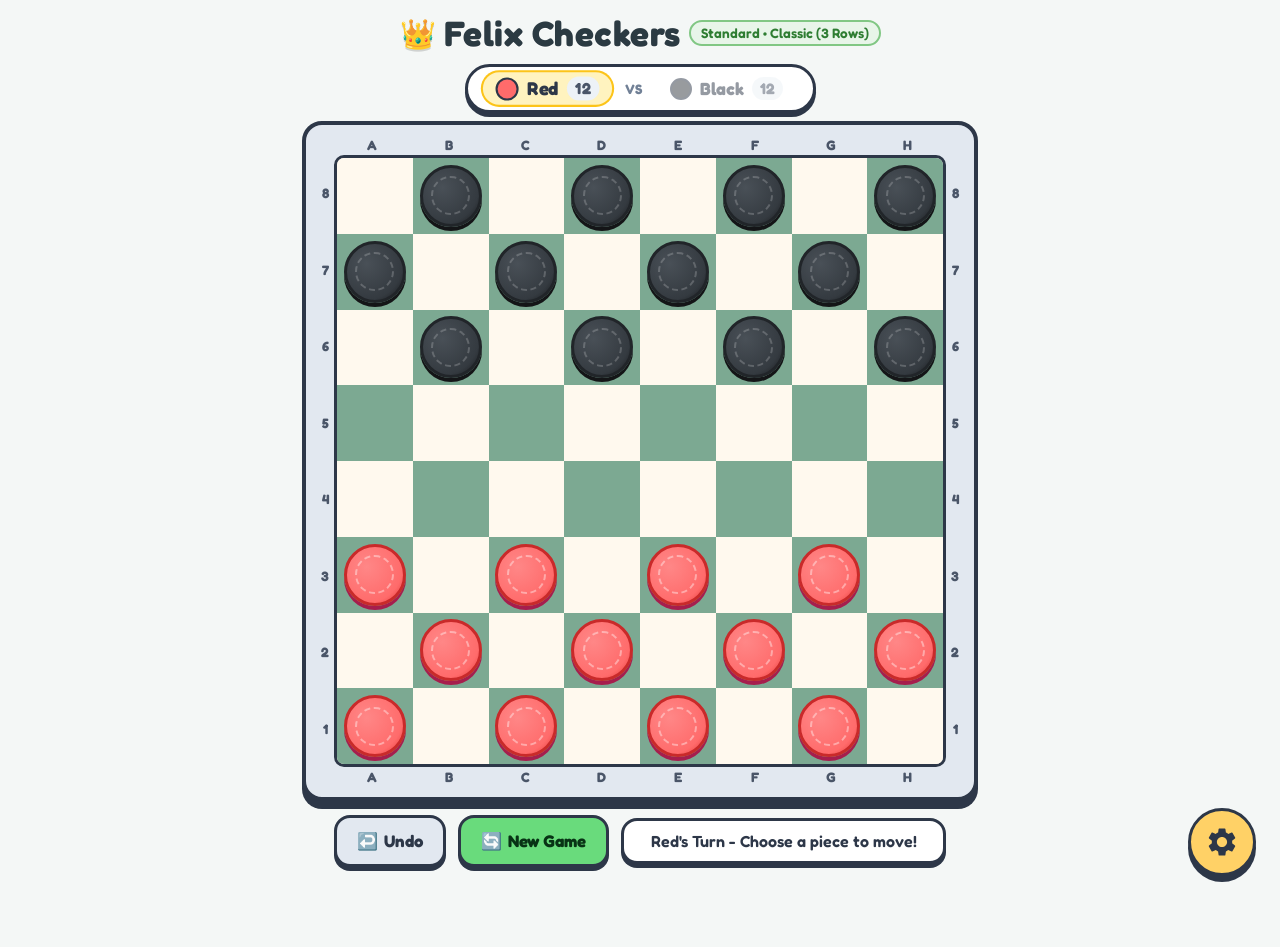
==== index.html @ 45534ae4 "initial commit" ====
<!DOCTYPE html>
<html lang="en">
<head>
  <meta charset="UTF-8">
  <meta name="viewport" content="width=device-width, initial-scale=1.0, maximum-scale=1.0, user-scalable=no">
  <title>Felix Checkers</title>
  <link rel="stylesheet" href="style.css">
  <link rel="preconnect" href="https://fonts.googleapis.com">
  <link rel="preconnect" href="https://fonts.gstatic.com" crossorigin>
  <link href="https://fonts.googleapis.com/css2?family=Fredoka:wght@400;600;700&display=swap" rel="stylesheet">
</head>
<body>
  <div class="app-container">
    <!-- Header with friendly status -->
    <header class="game-header">
      <div class="title-badge">
        <span class="title-icon">👑</span>
        <h1 class="title-text">Felix Checkers</h1>
        <span class="mode-tag" id="modeTag">Classic (3 Rows)</span>
      </div>

      <!-- Turn & Score Pill -->
      <div class="status-pill" id="statusPill">
        <div class="player-indicator" id="redIndicator">
          <div class="mini-piece red-piece"></div>
          <span class="player-name">Red</span>
          <span class="score-count" id="redCount">12</span>
        </div>
        <div class="vs-divider">VS</div>
        <div class="player-indicator" id="blackIndicator">
          <div class="mini-piece black-piece"></div>
          <span class="player-name">Black</span>
          <span class="score-count" id="blackCount">12</span>
        </div>
      </div>
    </header>

    <!-- Main Game Area -->
    <main class="board-wrapper">
      <div class="board-frame">
        <!-- Coordinate Labels Top -->
        <div class="file-labels top-labels">
          <span>A</span><span>B</span><span>C</span><span>D</span><span>E</span><span>F</span><span>G</span><span>H</span>
        </div>

        <div class="board-center-row">
          <!-- Rank Labels Left -->
          <div class="rank-labels left-labels">
            <span>8</span><span>7</span><span>6</span><span>5</span><span>4</span><span>3</span><span>2</span><span>1</span>
          </div>

          <!-- 8x8 Board Grid -->
          <div class="board-grid" id="boardGrid">
            <!-- 64 Squares dynamically rendered -->
          </div>

          <!-- Rank Labels Right -->
          <div class="rank-labels right-labels">
            <span>8</span><span>7</span><span>6</span><span>5</span><span>4</span><span>3</span><span>2</span><span>1</span>
          </div>
        </div>

        <!-- Coordinate Labels Bottom -->
        <div class="file-labels bottom-labels">
          <span>A</span><span>B</span><span>C</span><span>D</span><span>E</span><span>F</span><span>G</span><span>H</span>
        </div>
      </div>

      <!-- Quick Action Floating Bar -->
      <div class="quick-actions">
        <button class="action-btn undo-btn" id="btnUndo" title="Undo Move">
          <span class="btn-icon">↩️</span>
          <span class="btn-label">Undo</span>
        </button>
        <button class="action-btn restart-btn" id="btnRestart" title="New Game">
          <span class="btn-icon">🔄</span>
          <span class="btn-label">New Game</span>
        </button>
        <div class="message-banner" id="messageBanner">Red's Turn - Pick a piece!</div>
      </div>
    </main>

    <!-- Bottom Right Floating Gear Button for iPad -->
    <button class="gear-btn" id="btnOpenSettings" aria-label="Game Settings">
      <svg class="gear-icon" viewBox="0 0 24 24" width="34" height="34" fill="currentColor">
        <path d="M19.14 12.94c.04-.3.06-.61.06-.94 0-.32-.02-.64-.07-.94l2.03-1.58a.49.49 0 0 0 .12-.61l-1.92-3.32a.488.488 0 0 0-.59-.22l-2.39.96c-.5-.38-1.03-.7-1.62-.94l-.36-2.54a.484.484 0 0 0-.48-.41h-3.84c-.24 0-.43.17-.47.41l-.36 2.54c-.59.24-1.13.57-1.62.94l-2.39-.96c-.22-.08-.47 0-.59.22L2.74 8.87c-.12.21-.08.47.12.61l2.03 1.58c-.05.3-.09.63-.09.94s.02.64.07.94l-2.03 1.58a.49.49 0 0 0-.12.61l1.92 3.32c.12.22.37.29.59.22l2.39-.96c.5.38 1.03.7 1.62.94l.36 2.54c.05.24.24.41.48.41h3.84c.24 0 .44-.17.47-.41l.36-2.54c.59-.24 1.13-.56 1.62-.94l2.39.96c.22.08.47 0 .59-.22l1.92-3.32c.12-.22.07-.47-.12-.61l-2.01-1.58zM12 15.6c-1.98 0-3.6-1.62-3.6-3.6s1.62-3.6 3.6-3.6 3.6 1.62 3.6 3.6-1.62 3.6-3.6 3.6z"/>
      </svg>
    </button>

    <!-- Settings & Rules Drawer / Modal -->
    <div class="settings-overlay" id="settingsOverlay">
      <div class="settings-drawer" id="settingsDrawer">
        <div class="drawer-header">
          <h2>Game Options</h2>
          <button class="close-drawer-btn" id="btnCloseSettings">&times;</button>
        </div>

        <div class="drawer-content">
          <!-- Option: Row Count (2 Rows vs 3 Rows) -->
          <div class="setting-group">
            <label class="setting-label">Board Setup (Piece Rows)</label>
            <div class="pill-toggle" id="rowToggleGroup">
              <button class="pill-btn" data-rows="2">
                <span class="pill-title">2 Rows (Quick)</span>
                <span class="pill-subtitle">8 pieces each &bull; Faster kid game</span>
              </button>
              <button class="pill-btn active" data-rows="3">
                <span class="pill-title">3 Rows (Classic)</span>
                <span class="pill-subtitle">12 pieces each &bull; Standard</span>
              </button>
            </div>
          </div>

          <!-- Option: Game Mode (Standard vs Felix Variant) -->
          <div class="setting-group">
            <label class="setting-label">Game Mode</label>
            <div class="pill-toggle" id="variantToggleGroup">
              <button class="pill-btn active" data-variant="standard">
                <span class="pill-title">Standard Checkers</span>
                <span class="pill-subtitle">Classic diagonal moves &amp; jumps</span>
              </button>
              <button class="pill-btn" data-variant="felix">
                <span class="pill-title">Felix Mode ✨</span>
                <span class="pill-subtitle">Queens &amp; Bishops for both sides on the light squares!</span>
              </button>
            </div>
          </div>

          <!-- Option: Opponent (Pass & Play vs Kid-friendly AI) -->
          <div class="setting-group">
            <label class="setting-label">Opponent</label>
            <div class="pill-toggle" id="opponentToggleGroup">
              <button class="pill-btn active" data-opponent="pvp">
                <span class="pill-title">2 Players (Pass &amp; Play)</span>
                <span class="pill-subtitle">Play with a friend or parent on iPad</span>
              </button>
              <button class="pill-btn" data-opponent="ai">
                <span class="pill-title">vs Computer 🤖</span>
                <span class="pill-subtitle">Practice solo</span>
              </button>
            </div>
          </div>

          <!-- Sound Toggle -->
          <div class="setting-group row-setting">
            <label class="setting-label" for="soundToggle">Sound Effects</label>
            <input type="checkbox" id="soundToggle" class="switch-input" checked>
            <label for="soundToggle" class="switch-slider"></label>
          </div>

          <!-- Rules Summary -->
          <div class="setting-group rules-summary">
            <h3>How to Play</h3>
            <ul class="rules-list">
              <li><strong>Checkers:</strong> Move forward diagonally 1 square onto dark squares.</li>
              <li><strong>Jump:</strong> Jump over an opponent's piece to capture it!</li>
              <li><strong>Kings:</strong> Reaching the back row makes you a King 👑. Kings move backward and forward!</li>
              <li class="felix-rule-item"><strong>Felix Mode:</strong> Both teams get a Queen and two light-squared Bishops on their back ranks! Checkers can attack them forward and sideways!</li>
            </ul>
          </div>
        </div>

        <div class="drawer-footer">
          <button class="primary-btn" id="btnApplySettings">Start New Game With These Settings</button>
        </div>
      </div>
    </div>

    <!-- Win / Game Over Modal -->
    <div class="win-modal-overlay" id="winModalOverlay">
      <div class="win-card">
        <div class="win-trophy" id="winTrophy">🏆</div>
        <h2 class="win-title" id="winTitle">Red Wins!</h2>
        <p class="win-subtitle" id="winSubtitle">Spectacular game! Ready for another round?</p>
        <div class="win-actions">
          <button class="primary-btn" id="btnPlayAgain">Play Again</button>
        </div>
      </div>
    </div>

  </div>

  <script src="audio.js"></script>
  <script src="game.js"></script>
  <script src="app.js"></script>
</body>
</html>
---- style.css ----
/* ==========================================================================
   Felix Checkers - Light Pastel Kid-Friendly iPad Styling
   ========================================================================== */

:root {
  /* Pastel Palette */
  --bg-main: #F4F7F6;
  --bg-card: #FFFFFF;
  --text-dark: #2D3748;
  --text-muted: #718096;

  /* Board Colors */
  --sq-light: #FFF9EE;
  --sq-dark: #7CA992;
  --sq-border: #4A6B5D;
  --sq-highlight: #FFE066;
  --sq-target: #74C0FC;
  --sq-jump-target: #FF8787;

  /* Pieces */
  --piece-red: #FF6B6B;
  --piece-red-border: #C92A2A;
  --piece-red-shadow: #A61E4D;
  --piece-black: #343A40;
  --piece-black-border: #212529;
  --piece-black-shadow: #141517;

  /* Felix Pieces (Gold / Purple / Cyan) */
  --piece-queen: #FFD166;
  --piece-queen-border: #D48806;
  --piece-bishop: #B197FC;
  --piece-bishop-border: #7048E8;

  /* Buttons & Accents */
  --accent-gear: #FFD166;
  --accent-gear-border: #E5A823;
  --btn-blue: #4DABF7;
  --btn-blue-border: #1971C2;
  --btn-green: #69DB7C;
  --btn-green-border: #2F9E44;
  --btn-orange: #FFA94D;
  --btn-orange-border: #D9480F;

  /* Touch & Geometry */
  --bold-border: 3px solid #2D3748;
  --board-max-size: min(84vw, 76vh, 600px);
}

* {
  box-sizing: border-box;
  margin: 0;
  padding: 0;
  -webkit-tap-highlight-color: transparent;
  user-select: none;
  -webkit-user-select: none;
}

body {
  font-family: 'Fredoka', -apple-system, BlinkMacSystemFont, "Segoe UI", Roboto, sans-serif;
  background-color: var(--bg-main);
  color: var(--text-dark);
  min-height: 100vh;
  display: flex;
  justify-content: center;
  align-items: center;
  overflow-x: hidden;
  touch-action: manipulation;
}

.app-container {
  width: 100%;
  max-width: 900px;
  min-height: 100vh;
  padding: 12px 16px 80px 16px;
  display: flex;
  flex-direction: column;
  align-items: center;
  justify-content: space-between;
}

/* ==========================================================================
   Header & Status Bar
   ========================================================================== */
.game-header {
  width: 100%;
  display: flex;
  flex-direction: column;
  align-items: center;
  gap: 10px;
  margin-bottom: 8px;
}

.title-badge {
  display: flex;
  align-items: center;
  gap: 8px;
}

.title-icon {
  font-size: 1.8rem;
  filter: drop-shadow(0 2px 0 rgba(0,0,0,0.15));
}

.title-text {
  font-size: 1.85rem;
  font-weight: 700;
  letter-spacing: 0.5px;
  color: #2B3A42;
  text-shadow: 0 1px 0 #FFF;
}

.mode-tag {
  background: #E8F5E9;
  color: #2E7D32;
  border: 2px solid #81C784;
  padding: 3px 10px;
  border-radius: 20px;
  font-size: 0.85rem;
  font-weight: 600;
}

/* Turn & Score Pill */
.status-pill {
  display: flex;
  align-items: center;
  gap: 16px;
  background: var(--bg-card);
  padding: 6px 18px;
  border-radius: 40px;
  border: 3px solid #2D3748;
  box-shadow: 0 4px 0 #2D3748;
}

.player-indicator {
  display: flex;
  align-items: center;
  gap: 8px;
  padding: 4px 12px;
  border-radius: 24px;
  transition: all 0.25s ease;
  opacity: 0.5;
}

.player-indicator.active {
  opacity: 1;
  background: #FFF3BF;
  box-shadow: 0 0 0 2px #FCC419;
  transform: scale(1.05);
}

.mini-piece {
  width: 22px;
  height: 22px;
  border-radius: 50%;
  border: 2px solid #2D3748;
}

.mini-piece.red-piece {
  background: var(--piece-red);
}

.mini-piece.black-piece {
  background: var(--piece-black);
}

.player-name {
  font-size: 1.1rem;
  font-weight: 700;
}

.score-count {
  background: #EDF2F7;
  border-radius: 12px;
  padding: 2px 8px;
  font-size: 0.95rem;
  font-weight: 700;
  color: #4A5568;
}

.vs-divider {
  font-weight: 700;
  color: var(--text-muted);
  font-size: 0.85rem;
}

/* ==========================================================================
   Board & Board Frame
   ========================================================================== */
.board-wrapper {
  display: flex;
  flex-direction: column;
  align-items: center;
  width: 100%;
}

.board-frame {
  background: #E2E8F0;
  padding: 10px;
  border-radius: 20px;
  border: 4px solid #2D3748;
  box-shadow: 0 8px 0 #2D3748;
  display: flex;
  flex-direction: column;
  align-items: center;
}

.board-center-row {
  display: flex;
  align-items: center;
}

.file-labels {
  display: grid;
  grid-template-columns: repeat(8, 1fr);
  width: var(--board-max-size);
  text-align: center;
  font-weight: 700;
  color: #4A5568;
  font-size: 0.85rem;
  padding: 2px 0;
}

.rank-labels {
  display: grid;
  grid-template-rows: repeat(8, 1fr);
  height: var(--board-max-size);
  text-align: center;
  font-weight: 700;
  color: #4A5568;
  font-size: 0.85rem;
  width: 18px;
  align-items: center;
}

.board-grid {
  width: var(--board-max-size);
  height: var(--board-max-size);
  display: grid;
  grid-template-columns: repeat(8, 1fr);
  grid-template-rows: repeat(8, 1fr);
  border: 3px solid #2D3748;
  border-radius: 10px;
  overflow: hidden;
  background-color: var(--sq-light);
}

/* Board Squares */
.square {
  width: 100%;
  height: 100%;
  position: relative;
  display: flex;
  justify-content: center;
  align-items: center;
  cursor: pointer;
  transition: background-color 0.15s ease;
}

.square.light {
  background-color: var(--sq-light);
}

.square.dark {
  background-color: var(--sq-dark);
}

/* Move highlight states */
.square.selected-origin {
  background-color: var(--sq-highlight) !important;
  box-shadow: inset 0 0 0 3px #F59F00;
}

.square.valid-move::after {
  content: "";
  position: absolute;
  width: 32%;
  height: 32%;
  border-radius: 50%;
  background-color: #339AF0;
  opacity: 0.8;
  pointer-events: none;
  animation: pulseMove 1.2s infinite ease-in-out;
}

.square.valid-jump::after {
  content: "";
  position: absolute;
  width: 40%;
  height: 40%;
  border-radius: 50%;
  background-color: #FA5252;
  border: 3px solid #FFF;
  opacity: 0.9;
  pointer-events: none;
  box-shadow: 0 0 8px rgba(250, 82, 82, 0.6);
  animation: pulseJump 1.2s infinite ease-in-out;
}

@keyframes pulseMove {
  0%, 100% { transform: scale(0.9); opacity: 0.7; }
  50% { transform: scale(1.15); opacity: 1; }
}

@keyframes pulseJump {
  0%, 100% { transform: scale(0.9); }
  50% { transform: scale(1.2); }
}

/* ==========================================================================
   Pieces (Checkers & Felix Chess Pieces)
   ========================================================================== */
.piece {
  width: 82%;
  height: 82%;
  border-radius: 50%;
  border: 3px solid #2D3748;
  position: relative;
  display: flex;
  justify-content: center;
  align-items: center;
  cursor: grab;
  transition: transform 0.18s cubic-bezier(0.175, 0.885, 0.32, 1.275), box-shadow 0.18s ease;
  z-index: 2;
}

.piece:active {
  cursor: grabbing;
}

.piece.red {
  background: radial-gradient(circle at 35% 35%, #FF8787 0%, var(--piece-red) 70%, #E03131 100%);
  border-color: var(--piece-red-border);
  box-shadow: 0 4px 0 var(--piece-red-shadow);
}

.piece.black {
  background: radial-gradient(circle at 35% 35%, #495057 0%, var(--piece-black) 70%, #141517 100%);
  border-color: var(--piece-black-border);
  box-shadow: 0 4px 0 var(--piece-black-shadow);
}

/* Inner concentric ring for checkers tactile feel */
.piece::before {
  content: "";
  position: absolute;
  width: 62%;
  height: 62%;
  border-radius: 50%;
  border: 2px dashed rgba(255, 255, 255, 0.4);
  pointer-events: none;
}

.piece.black::before {
  border-color: rgba(255, 255, 255, 0.2);
}

/* King crown decoration */
.piece.is-king::after {
  content: "👑";
  font-size: calc(var(--board-max-size) / 16);
  line-height: 1;
  filter: drop-shadow(0 2px 2px rgba(0,0,0,0.5));
}

.piece.selected {
  transform: scale(1.12) translateY(-4px);
  box-shadow: 0 8px 12px rgba(0,0,0,0.25);
  border-color: #FCC419 !important;
}

/* Felix Chess Pieces on Light Squares */
/* Red Team Chess Pieces */
.piece.red.chess-queen {
  background: radial-gradient(circle at 35% 35%, #FFF3BF 0%, var(--piece-queen) 70%, #FAB005 100%);
  border-color: var(--piece-queen-border);
  box-shadow: 0 4px 0 #D48806;
}

.piece.red.chess-queen::after {
  content: "♕";
  font-size: calc(var(--board-max-size) / 14);
  color: #7A3E00;
  font-weight: bold;
}

.piece.red.chess-bishop {
  background: radial-gradient(circle at 35% 35%, #E5DBFF 0%, var(--piece-bishop) 70%, #845EF7 100%);
  border-color: var(--piece-bishop-border);
  box-shadow: 0 4px 0 #5F3DC4;
}

.piece.red.chess-bishop::after {
  content: "♗";
  font-size: calc(var(--board-max-size) / 14);
  color: #381E72;
  font-weight: bold;
}

/* Black (Opposing Side) Chess Pieces */
.piece.black.chess-queen {
  background: radial-gradient(circle at 35% 35%, #495057 0%, #2B2D42 70%, #1A1B26 100%);
  border-color: #E5A823;
  box-shadow: 0 4px 0 #946200;
}

.piece.black.chess-queen::after {
  content: "♛";
  font-size: calc(var(--board-max-size) / 14);
  color: #FFD166;
  font-weight: bold;
  filter: drop-shadow(0 1px 2px rgba(0,0,0,0.8));
}

.piece.black.chess-bishop {
  background: radial-gradient(circle at 35% 35%, #4A4E69 0%, #22223B 70%, #151522 100%);
  border-color: #9775FA;
  box-shadow: 0 4px 0 #5F3DC4;
}

.piece.black.chess-bishop::after {
  content: "♝";
  font-size: calc(var(--board-max-size) / 14);
  color: #D0BFFF;
  font-weight: bold;
  filter: drop-shadow(0 1px 2px rgba(0,0,0,0.8));
}

/* ==========================================================================
   Quick Actions Bar (iPad friendly touch targets)
   ========================================================================== */
.quick-actions {
  display: flex;
  align-items: center;
  gap: 12px;
  margin-top: 14px;
  width: 100%;
  max-width: var(--board-max-size);
}

.action-btn {
  display: flex;
  align-items: center;
  justify-content: center;
  gap: 6px;
  height: 52px;
  padding: 0 20px;
  font-size: 1.05rem;
  font-weight: 700;
  border-radius: 16px;
  border: 3px solid #2D3748;
  box-shadow: 0 4px 0 #2D3748;
  cursor: pointer;
  transition: transform 0.1s ease, box-shadow 0.1s ease;
  font-family: inherit;
}

.action-btn:active {
  transform: translateY(3px);
  box-shadow: 0 1px 0 #2D3748;
}

.undo-btn {
  background-color: #E2E8F0;
  color: #2D3748;
}

.restart-btn {
  background-color: var(--btn-green);
  color: #083315;
}

.message-banner {
  flex: 1;
  background: var(--bg-card);
  border: 3px solid #2D3748;
  border-radius: 16px;
  padding: 10px 14px;
  font-size: 1rem;
  font-weight: 600;
  color: #2D3748;
  text-align: center;
  white-space: nowrap;
  overflow: hidden;
  text-overflow: ellipsis;
  box-shadow: 0 4px 0 #2D3748;
}

/* ==========================================================================
   Floating Gear Button (Lower Right for iPad)
   ========================================================================== */
.gear-btn {
  position: fixed;
  bottom: 24px;
  right: 24px;
  width: 68px;
  height: 68px;
  border-radius: 50%;
  background: var(--accent-gear);
  border: 3.5px solid #2D3748;
  box-shadow: 0 6px 0 #2D3748;
  display: flex;
  align-items: center;
  justify-content: center;
  color: #2D3748;
  cursor: pointer;
  z-index: 100;
  transition: transform 0.15s cubic-bezier(0.175, 0.885, 0.32, 1.275);
}

.gear-btn:hover {
  transform: scale(1.08);
}

.gear-btn:active {
  transform: translateY(4px) scale(0.98);
  box-shadow: 0 2px 0 #2D3748;
}

/* ==========================================================================
   Settings Drawer / Popover
   ========================================================================== */
.settings-overlay {
  position: fixed;
  top: 0;
  left: 0;
  right: 0;
  bottom: 0;
  background: rgba(0, 0, 0, 0.45);
  backdrop-filter: blur(4px);
  z-index: 200;
  display: flex;
  justify-content: flex-end;
  opacity: 0;
  pointer-events: none;
  transition: opacity 0.25s ease;
}

.settings-overlay.open {
  opacity: 1;
  pointer-events: auto;
}

.settings-drawer {
  width: 100%;
  max-width: 440px;
  height: 100%;
  background: #FFFDF9;
  border-left: 4px solid #2D3748;
  display: flex;
  flex-direction: column;
  transform: translateX(100%);
  transition: transform 0.3s cubic-bezier(0.2, 0.9, 0.3, 1);
  box-shadow: -8px 0 24px rgba(0, 0, 0, 0.2);
}

.settings-overlay.open .settings-drawer {
  transform: translateX(0);
}

.drawer-header {
  display: flex;
  justify-content: space-between;
  align-items: center;
  padding: 20px 24px;
  border-bottom: 3px solid #E2E8F0;
}

.drawer-header h2 {
  font-size: 1.6rem;
  font-weight: 700;
}

.close-drawer-btn {
  width: 44px;
  height: 44px;
  border-radius: 50%;
  border: 2.5px solid #2D3748;
  background: #F1F3F5;
  font-size: 1.6rem;
  line-height: 1;
  display: flex;
  align-items: center;
  justify-content: center;
  cursor: pointer;
  color: #2D3748;
}

.drawer-content {
  flex: 1;
  overflow-y: auto;
  padding: 20px 24px;
  display: flex;
  flex-direction: column;
  gap: 22px;
}

.setting-group {
  display: flex;
  flex-direction: column;
  gap: 10px;
}

.setting-group.row-setting {
  flex-direction: row;
  align-items: center;
  justify-content: space-between;
}

.setting-label {
  font-size: 1.1rem;
  font-weight: 700;
  color: #2D3748;
}

/* Pill Toggles for Options */
.pill-toggle {
  display: flex;
  flex-direction: column;
  gap: 8px;
}

.pill-btn {
  display: flex;
  flex-direction: column;
  align-items: flex-start;
  padding: 12px 16px;
  border-radius: 14px;
  border: 2.5px solid #CBD5E0;
  background: #FFF;
  cursor: pointer;
  text-align: left;
  font-family: inherit;
  transition: all 0.15s ease;
}

.pill-btn .pill-title {
  font-size: 1.05rem;
  font-weight: 700;
  color: #2D3748;
}

.pill-btn .pill-subtitle {
  font-size: 0.85rem;
  color: #718096;
  margin-top: 2px;
}

.pill-btn.active {
  border-color: #2D3748;
  background: #EBFBEE;
  box-shadow: 0 3px 0 #2D3748;
}

.pill-btn.active .pill-title {
  color: #2B8A3E;
}

/* Switch input */
.switch-input {
  display: none;
}

.switch-slider {
  width: 60px;
  height: 34px;
  background-color: #CBD5E0;
  border: 2.5px solid #2D3748;
  border-radius: 34px;
  position: relative;
  cursor: pointer;
  transition: 0.25s;
}

.switch-slider::before {
  content: "";
  position: absolute;
  width: 22px;
  height: 22px;
  left: 3px;
  top: 3px;
  background-color: #FFF;
  border: 2px solid #2D3748;
  border-radius: 50%;
  transition: 0.25s;
}

.switch-input:checked + .switch-slider {
  background-color: #69DB7C;
}

.switch-input:checked + .switch-slider::before {
  transform: translateX(26px);
}

/* Rules Summary */
.rules-summary {
  background: #F8F9FA;
  padding: 16px;
  border-radius: 16px;
  border: 2px dashed #CBD5E0;
}

.rules-summary h3 {
  font-size: 1.1rem;
  margin-bottom: 8px;
}

.rules-list {
  padding-left: 20px;
  font-size: 0.95rem;
  line-height: 1.5;
  color: #4A5568;
}

.rules-list li {
  margin-bottom: 6px;
}

.felix-rule-item {
  color: #6741D9;
  font-weight: 600;
}

.drawer-footer {
  padding: 18px 24px;
  border-top: 3px solid #E2E8F0;
  background: #FFF;
}

.primary-btn {
  width: 100%;
  height: 56px;
  background: var(--btn-blue);
  color: #FFF;
  border: 3px solid #2D3748;
  box-shadow: 0 4px 0 #2D3748;
  border-radius: 18px;
  font-size: 1.15rem;
  font-weight: 700;
  cursor: pointer;
  font-family: inherit;
  transition: transform 0.1s ease, box-shadow 0.1s ease;
}

.primary-btn:active {
  transform: translateY(3px);
  box-shadow: 0 1px 0 #2D3748;
}

/* ==========================================================================
   Win / Game Over Modal
   ========================================================================== */
.win-modal-overlay {
  position: fixed;
  top: 0;
  left: 0;
  right: 0;
  bottom: 0;
  background: rgba(0, 0, 0, 0.5);
  backdrop-filter: blur(5px);
  z-index: 300;
  display: flex;
  align-items: center;
  justify-content: center;
  opacity: 0;
  pointer-events: none;
  transition: opacity 0.25s ease;
  padding: 20px;
}

.win-modal-overlay.open {
  opacity: 1;
  pointer-events: auto;
}

.win-card {
  background: #FFFDF8;
  border: 4px solid #2D3748;
  border-radius: 28px;
  box-shadow: 0 10px 0 #2D3748;
  padding: 32px 28px;
  text-align: center;
  max-width: 400px;
  width: 100%;
  transform: scale(0.85);
  transition: transform 0.3s cubic-bezier(0.175, 0.885, 0.32, 1.275);
}

.win-modal-overlay.open .win-card {
  transform: scale(1);
}

.win-trophy {
  font-size: 4rem;
  margin-bottom: 12px;
  animation: bounceTrophy 1.4s infinite ease-in-out;
}

@keyframes bounceTrophy {
  0%, 100% { transform: translateY(0); }
  50% { transform: translateY(-10px); }
}

.win-title {
  font-size: 2rem;
  font-weight: 700;
  color: #2D3748;
  margin-bottom: 8px;
}

.win-subtitle {
  font-size: 1.1rem;
  color: #718096;
  margin-bottom: 24px;
}

/* Media query adaptations for iPad landscape/portrait */
@media (min-width: 768px) {
  :root {
    --board-max-size: min(72vw, 68vh, 620px);
  }
  .title-text {
    font-size: 2.2rem;
  }
}
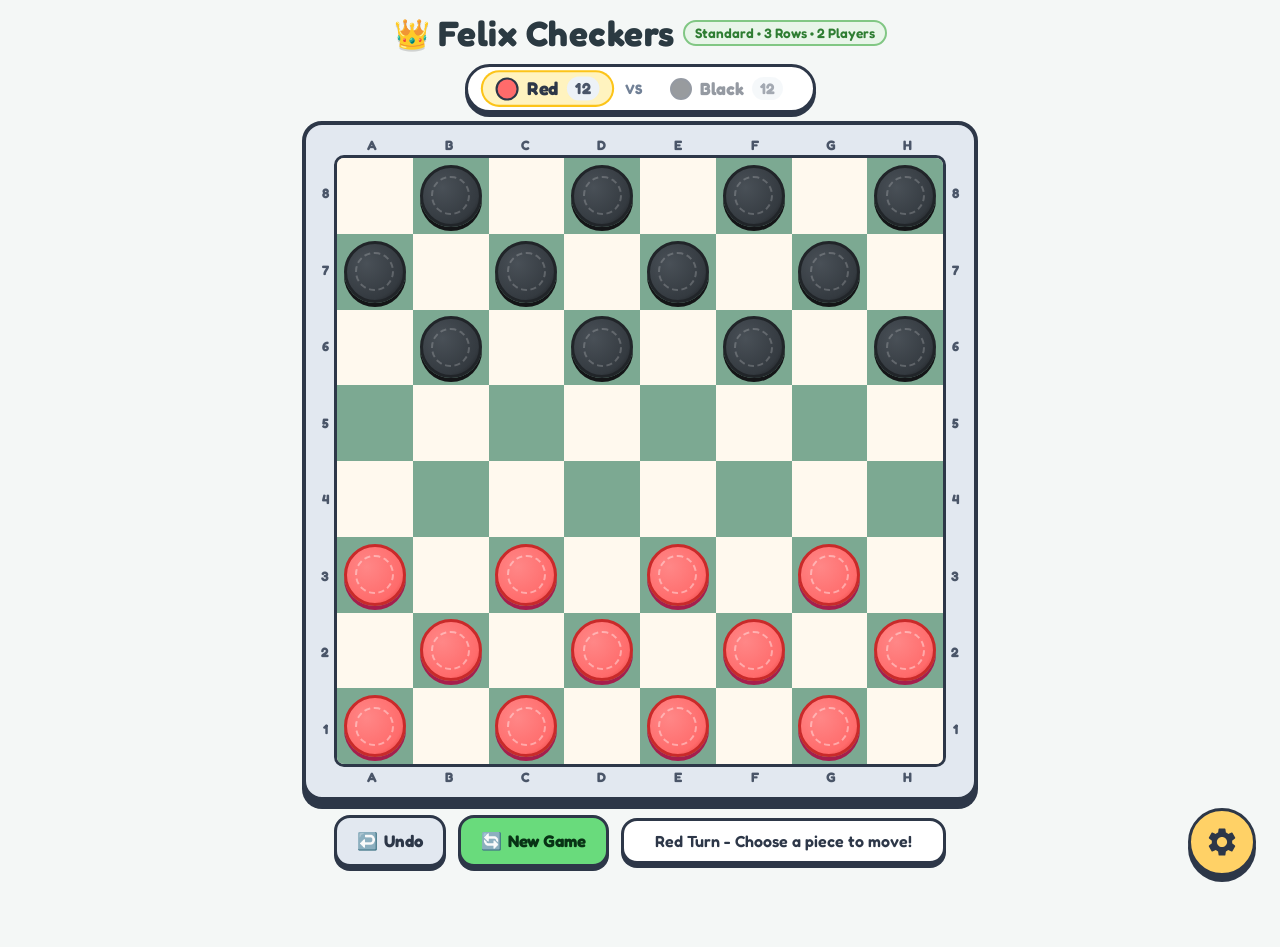
==== commit b22edbe8: "Add 1 Player / 2 Player toggle, computer levels 1-5, and cookie win tracking - Settings: "Opponent" " ====
--- a/index.html
+++ b/index.html
@@ -126,19 +126,32 @@
             </div>
           </div>
 
-          <!-- Option: Opponent (Pass & Play vs Kid-friendly AI) -->
+          <!-- Option: 1 Player (vs Computer) or 2 Players (Pass & Play) -->
           <div class="setting-group">
-            <label class="setting-label">Opponent</label>
+            <label class="setting-label">Players</label>
             <div class="pill-toggle" id="opponentToggleGroup">
               <button class="pill-btn active" data-opponent="pvp">
-                <span class="pill-title">2 Players (Pass &amp; Play)</span>
-                <span class="pill-subtitle">Play with a friend or parent on iPad</span>
+                <span class="pill-title">2 Players</span>
+                <span class="pill-subtitle">Pass &amp; play with a friend or parent on one iPad</span>
               </button>
               <button class="pill-btn" data-opponent="ai">
-                <span class="pill-title">vs Computer 🤖</span>
-                <span class="pill-subtitle">Practice solo</span>
-              </button>
-            </div>
+                <span class="pill-title">1 Player 🤖</span>
+                <span class="pill-subtitle">You play Red against the computer</span>
+              </button>
+            </div>
+          </div>
+
+          <!-- Option: Computer level (only shown for 1 Player) -->
+          <div class="setting-group" id="levelSettingGroup" hidden>
+            <label class="setting-label">Computer Level</label>
+            <div class="level-toggle" id="levelToggleGroup">
+              <button class="level-btn" data-level="1"><span class="level-num">1</span><span class="level-name">Gentle</span></button>
+              <button class="level-btn" data-level="2"><span class="level-num">2</span><span class="level-name">Easy</span></button>
+              <button class="level-btn active" data-level="3"><span class="level-num">3</span><span class="level-name">Smart</span></button>
+              <button class="level-btn" data-level="4"><span class="level-num">4</span><span class="level-name">Tricky</span></button>
+              <button class="level-btn" data-level="5"><span class="level-num">5</span><span class="level-name">Master</span></button>
+            </div>
+            <span class="level-help" id="levelHelp">Smart: thinks two moves ahead.</span>
           </div>
 
           <!-- Sound Toggle -->
@@ -148,12 +161,21 @@
             <label for="soundToggle" class="switch-slider"></label>
           </div>
 
+          <!-- Scoreboard (saved in a cookie on this device) -->
+          <div class="setting-group scoreboard">
+            <h3>Scoreboard</h3>
+            <div class="score-line"><span>1 Player (you vs computer)</span><span id="scoreAi">0 – 0</span></div>
+            <div class="score-chips" id="scoreChips"></div>
+            <div class="score-line"><span>2 Players (Red vs Black)</span><span id="scorePvp">0 – 0</span></div>
+            <button class="ghost-btn" id="btnResetScores">Reset scores</button>
+          </div>
+
           <!-- Rules Summary -->
           <div class="setting-group rules-summary">
             <h3>How to Play</h3>
             <ul class="rules-list">
               <li><strong>Checkers:</strong> Move forward diagonally 1 square onto dark squares.</li>
-              <li><strong>Jump:</strong> Jump over an opponent's piece to capture it!</li>
+              <li><strong>Jump:</strong> Jump over an opponent's piece to capture it! If you can jump, you must.</li>
               <li><strong>Kings:</strong> Reaching the back row makes you a King 👑. Kings move backward and forward!</li>
               <li class="felix-rule-item"><strong>Felix Mode:</strong> Both teams get a Queen and two light-squared Bishops on their back ranks! Checkers can attack them forward and sideways!</li>
             </ul>
@@ -181,6 +203,7 @@
   </div>
 
   <script src="audio.js"></script>
+  <script src="stats.js"></script>
   <script src="game.js"></script>
   <script src="app.js"></script>
 </body>
--- a/style.css
+++ b/style.css
@@ -814,6 +814,128 @@
   margin-bottom: 24px;
 }
 
+/* ==========================================================================
+   Computer Level Picker (1-5)
+   ========================================================================== */
+[hidden] {
+  display: none !important;
+}
+
+.level-toggle {
+  display: grid;
+  grid-template-columns: repeat(5, 1fr);
+  gap: 8px;
+}
+
+.level-btn {
+  display: flex;
+  flex-direction: column;
+  align-items: center;
+  gap: 2px;
+  padding: 10px 2px;
+  border-radius: 14px;
+  border: 2.5px solid #CBD5E0;
+  background: #FFF;
+  cursor: pointer;
+  font-family: inherit;
+  transition: all 0.15s ease;
+}
+
+.level-btn .level-num {
+  font-size: 1.4rem;
+  font-weight: 700;
+  color: #2D3748;
+}
+
+.level-btn .level-name {
+  font-size: 0.72rem;
+  color: #718096;
+}
+
+.level-btn.active {
+  border-color: #2D3748;
+  background: #EBFBEE;
+  box-shadow: 0 3px 0 #2D3748;
+}
+
+.level-btn.active .level-num {
+  color: #2B8A3E;
+}
+
+.level-help {
+  font-size: 0.9rem;
+  color: #4A5568;
+}
+
+/* ==========================================================================
+   Scoreboard (cookie-backed wins)
+   ========================================================================== */
+.scoreboard {
+  background: #F8F9FA;
+  padding: 16px;
+  border-radius: 16px;
+  border: 2px dashed #CBD5E0;
+}
+
+.scoreboard h3 {
+  font-size: 1.1rem;
+  margin-bottom: 4px;
+}
+
+.score-line {
+  display: flex;
+  justify-content: space-between;
+  align-items: center;
+  font-size: 1rem;
+  font-weight: 600;
+  color: #2D3748;
+  padding: 4px 0;
+}
+
+.score-line span:last-child {
+  font-size: 1.15rem;
+  font-weight: 700;
+  color: #2B8A3E;
+}
+
+.score-chips {
+  display: grid;
+  grid-template-columns: repeat(5, 1fr);
+  gap: 6px;
+  margin: 8px 0;
+}
+
+.score-chip {
+  display: flex;
+  flex-direction: column;
+  align-items: center;
+  background: #FFF;
+  border: 2px solid #CBD5E0;
+  border-radius: 10px;
+  padding: 4px 0;
+  font-size: 0.75rem;
+  color: #718096;
+}
+
+.score-chip b {
+  font-size: 0.9rem;
+  color: #2D3748;
+}
+
+.ghost-btn {
+  width: 100%;
+  height: 44px;
+  margin-top: 10px;
+  border-radius: 14px;
+  border: 2.5px solid #2D3748;
+  background: #FFF;
+  color: #2D3748;
+  font-family: inherit;
+  font-size: 1rem;
+  font-weight: 700;
+  cursor: pointer;
+}
+
 /* Media query adaptations for iPad landscape/portrait */
 @media (min-width: 768px) {
   :root {
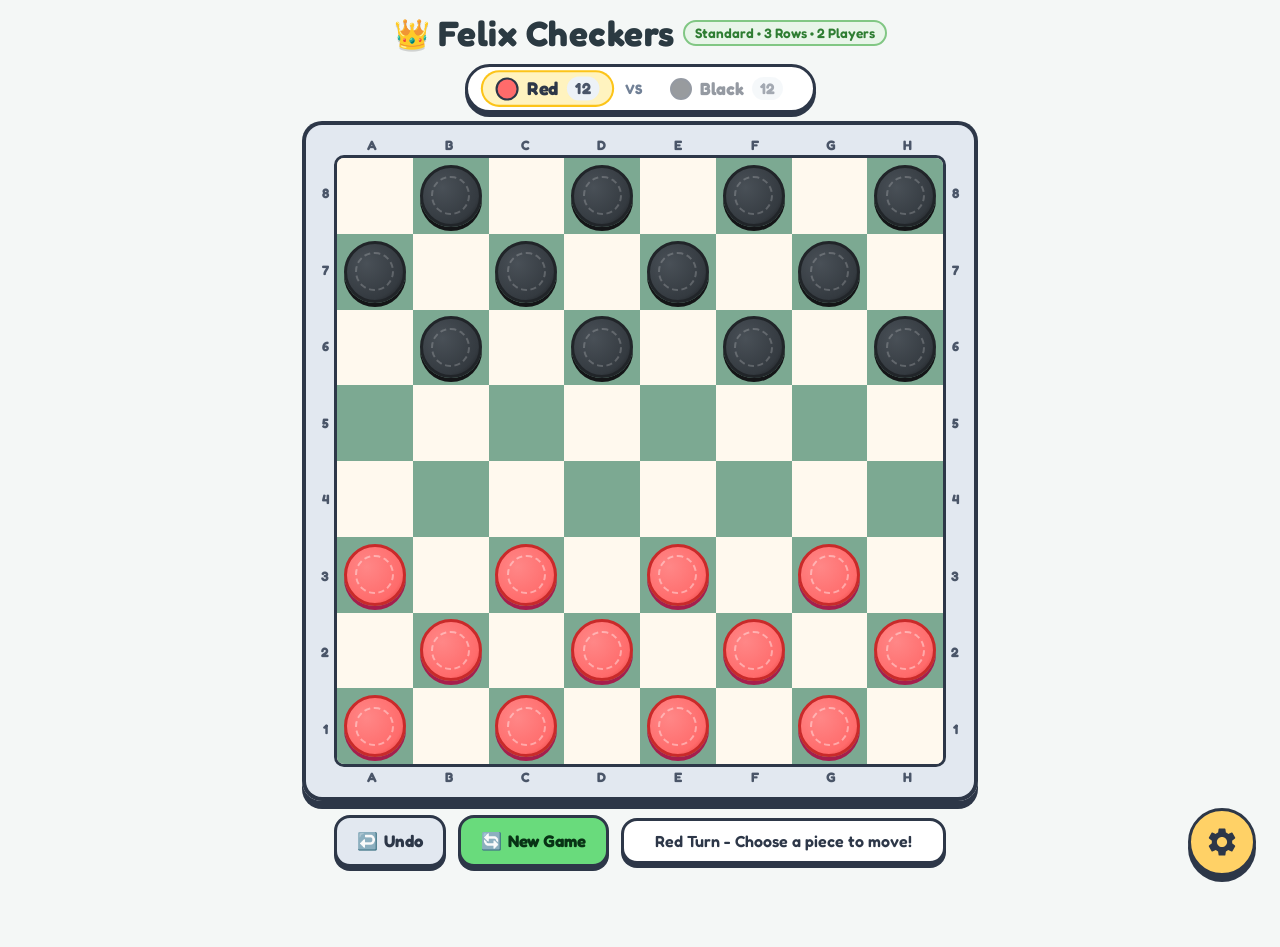
==== commit 664080f4: "Show win-chance on the bold board frame instead of a separate bar The maintenance win-chance bar is " ====
--- a/index.html
+++ b/index.html
@@ -170,6 +170,13 @@
             <button class="ghost-btn" id="btnResetScores">Reset scores</button>
           </div>
 
+          <!-- Maintenance (hidden features for testing; off by default) -->
+          <div class="setting-group row-setting maintenance-setting">
+            <label class="setting-label" for="evalToggle">Maintenance: win-chance bar</label>
+            <input type="checkbox" id="evalToggle" class="switch-input">
+            <label for="evalToggle" class="switch-slider"></label>
+          </div>
+
           <!-- Rules Summary -->
           <div class="setting-group rules-summary">
             <h3>How to Play</h3>
--- a/style.css
+++ b/style.css
@@ -193,11 +193,18 @@
   width: 100%;
 }
 
+/* The bold frame doubles as the win-chance bar (maintenance setting):
+   top = Black's chance, bottom = Red's. Off, both halves are the normal dark frame. */
 .board-frame {
-  background: #E2E8F0;
+  --bar-black: #2D3748;
+  --bar-red: #2D3748;
+  --win-black: 50%;
+  background:
+    linear-gradient(#E2E8F0, #E2E8F0) padding-box,
+    linear-gradient(to bottom, var(--bar-black) 0 var(--win-black), var(--bar-red) var(--win-black) 100%) border-box;
   padding: 10px;
   border-radius: 20px;
-  border: 4px solid #2D3748;
+  border: 4px solid transparent;
   box-shadow: 0 8px 0 #2D3748;
   display: flex;
   flex-direction: column;
@@ -936,6 +943,12 @@
   cursor: pointer;
 }
 
+/* Win-chance mode: Black's half uses the piece colours, Red's half the Red piece */
+.board-frame.win-bar {
+  --bar-black: #343A40;
+  --bar-red: #FF6B6B;
+}
+
 /* Media query adaptations for iPad landscape/portrait */
 @media (min-width: 768px) {
   :root {
